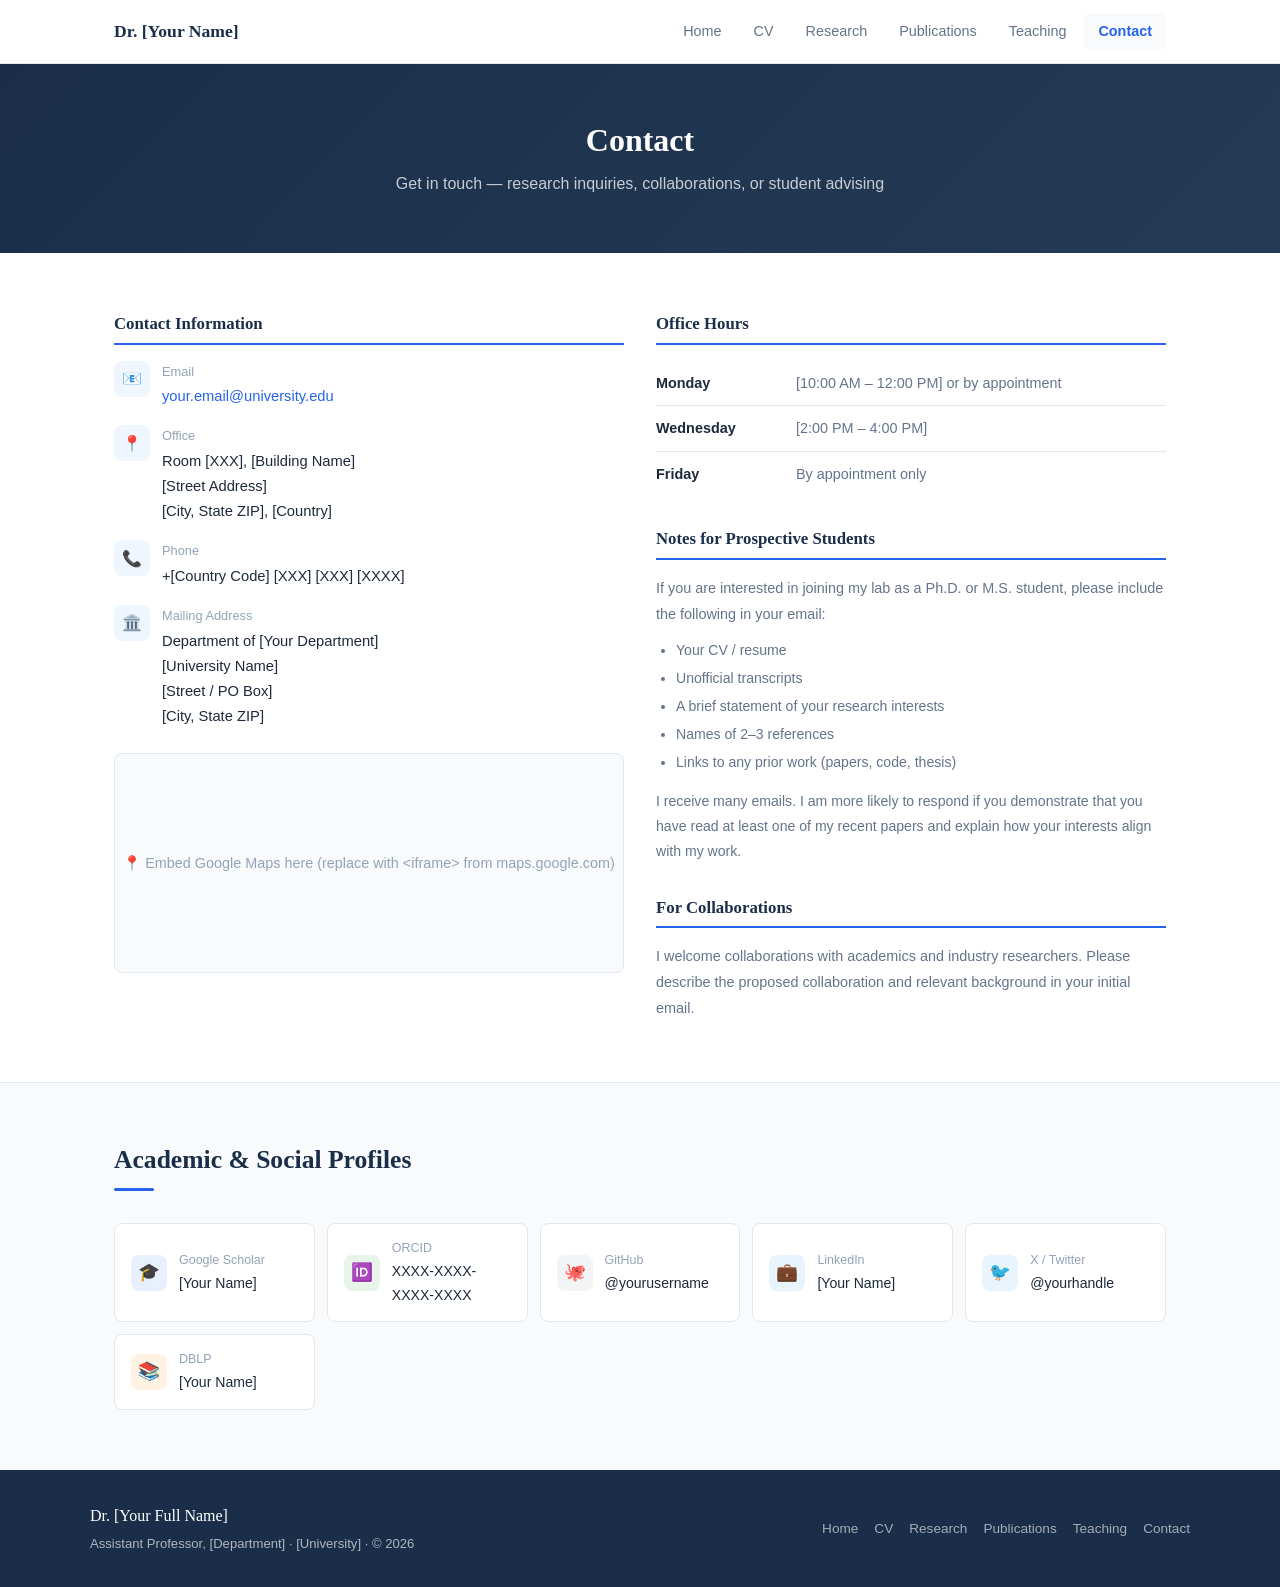
==== contact.html @ ef48c54d "Initial commit: personal academic website for Assistant Professor Static HTML/CSS/JS site with Home," ====
<!DOCTYPE html>
<html lang="en">
<head>
  <meta charset="UTF-8" />
  <meta name="viewport" content="width=device-width, initial-scale=1.0" />
  <title>Contact — Dr. [Your Name]</title>
  <link rel="stylesheet" href="css/style.css" />
  <style>
    .map-placeholder {
      background: var(--bg-alt);
      border: 1px solid var(--border);
      border-radius: var(--radius);
      height: 220px;
      display: flex;
      align-items: center;
      justify-content: center;
      color: var(--text-light);
      font-size: 0.9rem;
      margin-top: 24px;
    }

    .social-grid {
      display: grid;
      grid-template-columns: repeat(auto-fill, minmax(200px, 1fr));
      gap: 12px;
      margin-top: 8px;
    }

    .social-card {
      display: flex;
      align-items: center;
      gap: 12px;
      padding: 14px 16px;
      border: 1px solid var(--border);
      border-radius: var(--radius);
      text-decoration: none;
      color: var(--text);
      transition: box-shadow 0.2s, border-color 0.2s;
      background: var(--bg-card);
    }

    .social-card:hover {
      box-shadow: var(--shadow);
      border-color: var(--accent);
      text-decoration: none;
      color: var(--primary);
    }

    .social-card-icon {
      width: 36px;
      height: 36px;
      border-radius: 8px;
      display: flex;
      align-items: center;
      justify-content: center;
      flex-shrink: 0;
      font-size: 1.1rem;
    }

    .social-card-label {
      font-size: 0.78rem;
      color: var(--text-light);
    }

    .social-card-value {
      font-size: 0.88rem;
      font-weight: 500;
    }

    .office-hours-table {
      width: 100%;
      border-collapse: collapse;
      font-size: 0.9rem;
      margin-top: 8px;
    }

    .office-hours-table td {
      padding: 10px 0;
      border-bottom: 1px solid var(--border);
      color: var(--text-muted);
    }

    .office-hours-table td:first-child {
      font-weight: 600;
      color: var(--text);
      width: 140px;
    }

    .office-hours-table tr:last-child td {
      border-bottom: none;
    }
  </style>
</head>
<body>

  <!-- ===== Navigation ===== -->
  <nav class="navbar">
    <div class="nav-container">
      <a href="index.html" class="nav-brand">Dr. [Your Name]</a>
      <button class="hamburger" aria-label="Menu">
        <span></span><span></span><span></span>
      </button>
      <div class="nav-links">
        <a href="index.html">Home</a>
        <a href="cv.html">CV</a>
        <a href="research.html">Research</a>
        <a href="publications.html">Publications</a>
        <a href="teaching.html">Teaching</a>
        <a href="contact.html" class="active">Contact</a>
      </div>
    </div>
  </nav>

  <!-- ===== Page Header ===== -->
  <div class="page-header">
    <h1>Contact</h1>
    <p>Get in touch — research inquiries, collaborations, or student advising</p>
  </div>

  <!-- ===== Contact Info + Office Hours ===== -->
  <section class="section">
    <div class="container">
      <div class="contact-grid">

        <!-- Left: Contact Details -->
        <div class="contact-block">
          <h3>Contact Information</h3>

          <div class="contact-item">
            <div class="contact-icon">📧</div>
            <div>
              <div class="contact-label">Email</div>
              <div class="contact-value">
                <a href="mailto:your.email@university.edu">your.email@university.edu</a>
              </div>
            </div>
          </div>

          <div class="contact-item">
            <div class="contact-icon">📍</div>
            <div>
              <div class="contact-label">Office</div>
              <div class="contact-value">
                Room [XXX], [Building Name]<br>
                [Street Address]<br>
                [City, State ZIP], [Country]
              </div>
            </div>
          </div>

          <div class="contact-item">
            <div class="contact-icon">📞</div>
            <div>
              <div class="contact-label">Phone</div>
              <div class="contact-value">+[Country Code] [XXX] [XXX] [XXXX]</div>
            </div>
          </div>

          <div class="contact-item">
            <div class="contact-icon">🏛️</div>
            <div>
              <div class="contact-label">Mailing Address</div>
              <div class="contact-value">
                Department of [Your Department]<br>
                [University Name]<br>
                [Street / PO Box]<br>
                [City, State ZIP]
              </div>
            </div>
          </div>

          <!-- Optional: map embed placeholder -->
          <div class="map-placeholder">
            📍 Embed Google Maps here (replace with &lt;iframe&gt; from maps.google.com)
          </div>
        </div>

        <!-- Right: Office Hours + Notes -->
        <div class="contact-block">
          <h3>Office Hours</h3>
          <table class="office-hours-table">
            <tr>
              <td>Monday</td>
              <td>[10:00 AM – 12:00 PM] or by appointment</td>
            </tr>
            <tr>
              <td>Wednesday</td>
              <td>[2:00 PM – 4:00 PM]</td>
            </tr>
            <tr>
              <td>Friday</td>
              <td>By appointment only</td>
            </tr>
          </table>

          <div style="margin-top: 32px;">
            <h3>Notes for Prospective Students</h3>
            <p style="font-size:0.9rem; color:var(--text-muted); line-height:1.8; margin-top:12px;">
              If you are interested in joining my lab as a Ph.D. or M.S. student, please include
              the following in your email:
            </p>
            <ul style="font-size:0.88rem; color:var(--text-muted); line-height:2; margin-top:8px; padding-left:20px; list-style:disc;">
              <li>Your CV / resume</li>
              <li>Unofficial transcripts</li>
              <li>A brief statement of your research interests</li>
              <li>Names of 2–3 references</li>
              <li>Links to any prior work (papers, code, thesis)</li>
            </ul>
            <p style="font-size:0.88rem; color:var(--text-muted); margin-top:12px; line-height:1.8;">
              I receive many emails. I am more likely to respond if you demonstrate that you have
              read at least one of my recent papers and explain how your interests align with my work.
            </p>
          </div>

          <div style="margin-top: 32px;">
            <h3>For Collaborations</h3>
            <p style="font-size:0.9rem; color:var(--text-muted); line-height:1.8; margin-top:12px;">
              I welcome collaborations with academics and industry researchers. Please describe
              the proposed collaboration and relevant background in your initial email.
            </p>
          </div>
        </div>

      </div>
    </div>
  </section>

  <!-- ===== Social / Academic Profiles ===== -->
  <section class="section section-alt">
    <div class="container">
      <h2 class="section-title">Academic &amp; Social Profiles</h2>
      <div class="section-divider"></div>

      <div class="social-grid">

        <a href="https://scholar.google.com" target="_blank" rel="noopener" class="social-card">
          <div class="social-card-icon" style="background:#e8f0fe;">🎓</div>
          <div>
            <div class="social-card-label">Google Scholar</div>
            <div class="social-card-value">[Your Name]</div>
          </div>
        </a>

        <a href="https://orcid.org" target="_blank" rel="noopener" class="social-card">
          <div class="social-card-icon" style="background:#e6f4ea;">🆔</div>
          <div>
            <div class="social-card-label">ORCID</div>
            <div class="social-card-value">XXXX-XXXX-XXXX-XXXX</div>
          </div>
        </a>

        <a href="https://github.com/yourusername" target="_blank" rel="noopener" class="social-card">
          <div class="social-card-icon" style="background:#f3f4f6;">🐙</div>
          <div>
            <div class="social-card-label">GitHub</div>
            <div class="social-card-value">@yourusername</div>
          </div>
        </a>

        <a href="https://linkedin.com" target="_blank" rel="noopener" class="social-card">
          <div class="social-card-icon" style="background:#e8f4fd;">💼</div>
          <div>
            <div class="social-card-label">LinkedIn</div>
            <div class="social-card-value">[Your Name]</div>
          </div>
        </a>

        <a href="https://twitter.com/yourhandle" target="_blank" rel="noopener" class="social-card">
          <div class="social-card-icon" style="background:#e8f5fe;">🐦</div>
          <div>
            <div class="social-card-label">X / Twitter</div>
            <div class="social-card-value">@yourhandle</div>
          </div>
        </a>

        <a href="https://dblp.org" target="_blank" rel="noopener" class="social-card">
          <div class="social-card-icon" style="background:#fef3e2;">📚</div>
          <div>
            <div class="social-card-label">DBLP</div>
            <div class="social-card-value">[Your Name]</div>
          </div>
        </a>

      </div>
    </div>
  </section>

  <!-- ===== Footer ===== -->
  <footer class="footer">
    <div class="footer-inner">
      <div>
        <div class="footer-name">Dr. [Your Full Name]</div>
        <div class="footer-copy">Assistant Professor, [Department] · [University] · © 2026</div>
      </div>
      <div class="footer-links">
        <a href="index.html">Home</a>
        <a href="cv.html">CV</a>
        <a href="research.html">Research</a>
        <a href="publications.html">Publications</a>
        <a href="teaching.html">Teaching</a>
        <a href="contact.html">Contact</a>
      </div>
    </div>
  </footer>

  <script src="js/main.js"></script>
</body>
</html>
---- css/style.css ----
/* =========================================
   Variables & Reset
   ========================================= */
:root {
  --primary: #1a2e4a;
  --accent: #2563eb;
  --accent-light: #3b82f6;
  --bg: #ffffff;
  --bg-alt: #f8fafc;
  --bg-card: #ffffff;
  --border: #e2e8f0;
  --text: #1e293b;
  --text-muted: #64748b;
  --text-light: #94a3b8;
  --nav-height: 64px;
  --max-width: 1100px;
  --shadow: 0 1px 3px rgba(0,0,0,0.08), 0 4px 16px rgba(0,0,0,0.06);
  --radius: 8px;
}

*, *::before, *::after { box-sizing: border-box; margin: 0; padding: 0; }

html { scroll-behavior: smooth; font-size: 16px; }

body {
  font-family: -apple-system, BlinkMacSystemFont, 'Segoe UI', Roboto, 'Helvetica Neue', Arial, sans-serif;
  color: var(--text);
  background: var(--bg);
  line-height: 1.7;
  padding-top: var(--nav-height);
}

a { color: var(--accent); text-decoration: none; transition: color 0.2s; }
a:hover { color: var(--primary); text-decoration: underline; }

ul { list-style: none; }
img { max-width: 100%; display: block; }

h1, h2, h3, h4 {
  font-family: Georgia, 'Times New Roman', serif;
  color: var(--primary);
  line-height: 1.3;
}

/* =========================================
   Navigation
   ========================================= */
.navbar {
  position: fixed;
  top: 0; left: 0; right: 0;
  height: var(--nav-height);
  background: var(--bg);
  border-bottom: 1px solid var(--border);
  z-index: 1000;
  display: flex;
  align-items: center;
}

.nav-container {
  max-width: var(--max-width);
  margin: 0 auto;
  padding: 0 24px;
  width: 100%;
  display: flex;
  align-items: center;
  justify-content: space-between;
}

.nav-brand {
  font-family: Georgia, serif;
  font-size: 1.1rem;
  font-weight: bold;
  color: var(--primary);
  text-decoration: none;
  white-space: nowrap;
}
.nav-brand:hover { color: var(--accent); text-decoration: none; }

.nav-links {
  display: flex;
  align-items: center;
  gap: 4px;
}

.nav-links a {
  padding: 6px 14px;
  border-radius: 6px;
  font-size: 0.9rem;
  font-weight: 500;
  color: var(--text-muted);
  text-decoration: none;
  transition: background 0.2s, color 0.2s;
}
.nav-links a:hover,
.nav-links a.active {
  background: var(--bg-alt);
  color: var(--primary);
  text-decoration: none;
}
.nav-links a.active {
  color: var(--accent);
  font-weight: 600;
}

.hamburger {
  display: none;
  flex-direction: column;
  gap: 5px;
  background: none;
  border: none;
  cursor: pointer;
  padding: 4px;
}
.hamburger span {
  display: block;
  width: 24px;
  height: 2px;
  background: var(--primary);
  border-radius: 2px;
  transition: all 0.3s;
}

/* =========================================
   Page Header
   ========================================= */
.page-header {
  background: linear-gradient(135deg, var(--primary) 0%, #243b55 100%);
  padding: 56px 24px;
  text-align: center;
}

.page-header h1 {
  color: #fff;
  font-size: 2rem;
  margin-bottom: 8px;
}

.page-header p {
  color: rgba(255,255,255,0.75);
  font-size: 1rem;
}

/* =========================================
   Container
   ========================================= */
.container {
  max-width: var(--max-width);
  margin: 0 auto;
  padding: 0 24px;
}

.section {
  padding: 60px 0;
}

.section + .section {
  border-top: 1px solid var(--border);
}

.section-alt {
  background: var(--bg-alt);
}

.section-title {
  font-size: 1.6rem;
  margin-bottom: 8px;
  color: var(--primary);
}

.section-subtitle {
  color: var(--text-muted);
  margin-bottom: 32px;
  font-size: 0.95rem;
}

.section-divider {
  width: 40px;
  height: 3px;
  background: var(--accent);
  border-radius: 2px;
  margin: 12px 0 32px 0;
}

/* =========================================
   Hero (Home Page)
   ========================================= */
.hero {
  background: linear-gradient(135deg, var(--primary) 0%, #243b55 100%);
  padding: 72px 24px;
}

.hero-inner {
  max-width: var(--max-width);
  margin: 0 auto;
  display: grid;
  grid-template-columns: 220px 1fr;
  gap: 48px;
  align-items: center;
}

.hero-photo {
  display: flex;
  flex-direction: column;
  align-items: center;
  gap: 16px;
}

.photo-frame {
  width: 200px;
  height: 200px;
  border-radius: 50%;
  background: rgba(255,255,255,0.15);
  border: 4px solid rgba(255,255,255,0.4);
  overflow: hidden;
  display: flex;
  align-items: center;
  justify-content: center;
}

.photo-frame img {
  width: 100%;
  height: 100%;
  object-fit: cover;
}

.photo-placeholder {
  display: flex;
  flex-direction: column;
  align-items: center;
  gap: 8px;
  color: rgba(255,255,255,0.6);
  font-size: 0.8rem;
  text-align: center;
}

.photo-placeholder svg {
  width: 64px;
  height: 64px;
  fill: rgba(255,255,255,0.4);
}

.hero-info h1 {
  color: #fff;
  font-size: 2.4rem;
  margin-bottom: 4px;
}

.hero-info .title {
  color: rgba(255,255,255,0.85);
  font-size: 1.1rem;
  font-style: italic;
  margin-bottom: 4px;
}

.hero-info .institution {
  color: rgba(255,255,255,0.7);
  font-size: 1rem;
  margin-bottom: 24px;
}

.hero-info .bio {
  color: rgba(255,255,255,0.85);
  line-height: 1.8;
  margin-bottom: 24px;
  font-size: 0.97rem;
}

.hero-tags {
  display: flex;
  flex-wrap: wrap;
  gap: 8px;
  margin-bottom: 28px;
}

.tag {
  background: rgba(255,255,255,0.15);
  color: rgba(255,255,255,0.9);
  padding: 4px 12px;
  border-radius: 20px;
  font-size: 0.82rem;
  border: 1px solid rgba(255,255,255,0.25);
}

.hero-contacts {
  display: flex;
  flex-wrap: wrap;
  gap: 16px;
}

.hero-contacts a {
  color: rgba(255,255,255,0.8);
  font-size: 0.88rem;
  display: flex;
  align-items: center;
  gap: 6px;
  text-decoration: none;
  transition: color 0.2s;
}
.hero-contacts a:hover { color: #fff; text-decoration: none; }

/* =========================================
   News / Updates
   ========================================= */
.news-list {
  display: flex;
  flex-direction: column;
  gap: 16px;
}

.news-item {
  display: grid;
  grid-template-columns: 90px 1fr;
  gap: 16px;
  padding: 16px 0;
  border-bottom: 1px solid var(--border);
}

.news-item:last-child { border-bottom: none; }

.news-date {
  font-size: 0.82rem;
  color: var(--accent);
  font-weight: 600;
  padding-top: 2px;
  white-space: nowrap;
}

.news-text {
  font-size: 0.95rem;
  color: var(--text);
}

/* =========================================
   Cards
   ========================================= */
.cards-grid {
  display: grid;
  grid-template-columns: repeat(auto-fill, minmax(300px, 1fr));
  gap: 20px;
}

.card {
  background: var(--bg-card);
  border: 1px solid var(--border);
  border-radius: var(--radius);
  padding: 24px;
  transition: box-shadow 0.2s, transform 0.2s;
}

.card:hover {
  box-shadow: var(--shadow);
  transform: translateY(-2px);
}

.card-tag {
  display: inline-block;
  background: #eff6ff;
  color: var(--accent);
  padding: 3px 10px;
  border-radius: 20px;
  font-size: 0.78rem;
  font-weight: 600;
  margin-bottom: 12px;
  text-transform: uppercase;
  letter-spacing: 0.03em;
}

.card h3 {
  font-size: 1.05rem;
  margin-bottom: 8px;
  color: var(--primary);
}

.card p {
  font-size: 0.88rem;
  color: var(--text-muted);
  line-height: 1.6;
}

.card-meta {
  margin-top: 14px;
  padding-top: 14px;
  border-top: 1px solid var(--border);
  display: flex;
  flex-wrap: wrap;
  gap: 12px;
}

.card-meta span {
  font-size: 0.8rem;
  color: var(--text-light);
  display: flex;
  align-items: center;
  gap: 4px;
}

/* =========================================
   CV / Timeline
   ========================================= */
.cv-section {
  margin-bottom: 48px;
}

.cv-section-title {
  font-size: 1.2rem;
  color: var(--primary);
  font-family: Georgia, serif;
  padding-bottom: 10px;
  border-bottom: 2px solid var(--accent);
  margin-bottom: 24px;
  display: flex;
  align-items: center;
  gap: 10px;
}

.cv-section-title svg {
  width: 20px;
  height: 20px;
  color: var(--accent);
}

.timeline {
  display: flex;
  flex-direction: column;
  gap: 24px;
}

.timeline-item {
  display: grid;
  grid-template-columns: 140px 1fr;
  gap: 20px;
}

.timeline-year {
  font-size: 0.88rem;
  font-weight: 600;
  color: var(--accent);
  padding-top: 3px;
  white-space: nowrap;
}

.timeline-content h4 {
  font-size: 1rem;
  font-family: Georgia, serif;
  color: var(--primary);
  margin-bottom: 4px;
}

.timeline-content .org {
  font-size: 0.9rem;
  color: var(--text-muted);
  margin-bottom: 4px;
}

.timeline-content .desc {
  font-size: 0.88rem;
  color: var(--text-muted);
}

/* =========================================
   Publications
   ========================================= */
.pub-list {
  display: flex;
  flex-direction: column;
  gap: 0;
}

.pub-item {
  padding: 20px 0;
  border-bottom: 1px solid var(--border);
  display: grid;
  grid-template-columns: 48px 1fr;
  gap: 16px;
  align-items: start;
}

.pub-number {
  font-size: 1.1rem;
  font-weight: 700;
  color: var(--accent);
  font-family: Georgia, serif;
  padding-top: 2px;
}

.pub-content .pub-title {
  font-size: 1rem;
  font-weight: 600;
  color: var(--primary);
  margin-bottom: 4px;
  line-height: 1.4;
}

.pub-content .pub-authors {
  font-size: 0.88rem;
  color: var(--text-muted);
  margin-bottom: 4px;
}

.pub-content .pub-venue {
  font-size: 0.88rem;
  color: var(--text);
  font-style: italic;
  margin-bottom: 8px;
}

.pub-links {
  display: flex;
  gap: 10px;
  flex-wrap: wrap;
}

.pub-badge {
  font-size: 0.75rem;
  padding: 2px 10px;
  border-radius: 4px;
  font-weight: 600;
  text-decoration: none;
  transition: opacity 0.2s;
}
.pub-badge:hover { opacity: 0.8; text-decoration: none; }
.badge-pdf { background: #fee2e2; color: #dc2626; }
.badge-doi { background: #eff6ff; color: #2563eb; }
.badge-code { background: #f0fdf4; color: #16a34a; }
.badge-slides { background: #fefce8; color: #ca8a04; }

.pub-year-group {
  margin-bottom: 40px;
}

.pub-year-label {
  font-size: 1.3rem;
  font-family: Georgia, serif;
  color: var(--primary);
  margin-bottom: 0;
  padding: 8px 16px;
  background: var(--bg-alt);
  border-left: 4px solid var(--accent);
  border-radius: 0 var(--radius) var(--radius) 0;
}

/* =========================================
   Research
   ========================================= */
.research-area {
  background: var(--bg-card);
  border: 1px solid var(--border);
  border-radius: var(--radius);
  padding: 28px;
  margin-bottom: 20px;
  display: grid;
  grid-template-columns: 56px 1fr;
  gap: 20px;
  align-items: start;
  transition: box-shadow 0.2s;
}
.research-area:hover { box-shadow: var(--shadow); }

.research-icon {
  width: 56px;
  height: 56px;
  background: #eff6ff;
  border-radius: 12px;
  display: flex;
  align-items: center;
  justify-content: center;
  font-size: 1.6rem;
}

.research-area h3 {
  font-size: 1.1rem;
  margin-bottom: 8px;
  color: var(--primary);
}

.research-area p {
  font-size: 0.9rem;
  color: var(--text-muted);
  line-height: 1.7;
}

.research-keywords {
  margin-top: 10px;
  display: flex;
  flex-wrap: wrap;
  gap: 6px;
}

.keyword {
  background: var(--bg-alt);
  color: var(--text-muted);
  padding: 2px 10px;
  border-radius: 20px;
  font-size: 0.78rem;
  border: 1px solid var(--border);
}

/* =========================================
   Contact
   ========================================= */
.contact-grid {
  display: grid;
  grid-template-columns: 1fr 1fr;
  gap: 32px;
}

.contact-block h3 {
  font-size: 1.05rem;
  margin-bottom: 16px;
  padding-bottom: 8px;
  border-bottom: 2px solid var(--accent);
}

.contact-item {
  display: flex;
  align-items: flex-start;
  gap: 12px;
  margin-bottom: 16px;
}

.contact-icon {
  width: 36px;
  height: 36px;
  background: #eff6ff;
  border-radius: 8px;
  display: flex;
  align-items: center;
  justify-content: center;
  flex-shrink: 0;
  font-size: 1rem;
}

.contact-label {
  font-size: 0.8rem;
  color: var(--text-light);
  margin-bottom: 2px;
}

.contact-value {
  font-size: 0.92rem;
  color: var(--text);
}

/* =========================================
   Stats Bar (Home)
   ========================================= */
.stats-bar {
  background: var(--primary);
  padding: 32px 24px;
}

.stats-inner {
  max-width: var(--max-width);
  margin: 0 auto;
  display: grid;
  grid-template-columns: repeat(4, 1fr);
  gap: 24px;
  text-align: center;
}

.stat-item .stat-number {
  font-size: 2rem;
  font-weight: 700;
  color: #fff;
  font-family: Georgia, serif;
}

.stat-item .stat-label {
  font-size: 0.82rem;
  color: rgba(255,255,255,0.65);
  text-transform: uppercase;
  letter-spacing: 0.06em;
  margin-top: 4px;
}

/* =========================================
   CV Download Button
   ========================================= */
.btn {
  display: inline-flex;
  align-items: center;
  gap: 8px;
  padding: 10px 20px;
  border-radius: 6px;
  font-size: 0.9rem;
  font-weight: 600;
  text-decoration: none;
  transition: all 0.2s;
  cursor: pointer;
  border: none;
}

.btn-primary {
  background: var(--accent);
  color: #fff;
}
.btn-primary:hover {
  background: var(--primary);
  color: #fff;
  text-decoration: none;
}

.btn-outline {
  background: transparent;
  color: var(--accent);
  border: 2px solid var(--accent);
}
.btn-outline:hover {
  background: var(--accent);
  color: #fff;
  text-decoration: none;
}

/* =========================================
   Footer
   ========================================= */
.footer {
  background: var(--primary);
  color: rgba(255,255,255,0.65);
  padding: 32px 24px;
  margin-top: 0;
}

.footer-inner {
  max-width: var(--max-width);
  margin: 0 auto;
  display: flex;
  justify-content: space-between;
  align-items: center;
  flex-wrap: wrap;
  gap: 16px;
}

.footer-name {
  color: #fff;
  font-family: Georgia, serif;
  font-size: 1rem;
  margin-bottom: 4px;
}

.footer-copy {
  font-size: 0.82rem;
}

.footer-links {
  display: flex;
  gap: 16px;
}

.footer-links a {
  color: rgba(255,255,255,0.6);
  font-size: 0.85rem;
  text-decoration: none;
  transition: color 0.2s;
}
.footer-links a:hover {
  color: #fff;
  text-decoration: none;
}

/* =========================================
   Utility
   ========================================= */
.text-muted { color: var(--text-muted); }
.text-accent { color: var(--accent); }
.mb-0 { margin-bottom: 0; }
.mt-4 { margin-top: 16px; }
.mt-8 { margin-top: 32px; }

/* =========================================
   Responsive
   ========================================= */
@media (max-width: 768px) {
  .hamburger { display: flex; }

  .nav-links {
    display: none;
    position: absolute;
    top: var(--nav-height);
    left: 0; right: 0;
    background: var(--bg);
    border-bottom: 1px solid var(--border);
    flex-direction: column;
    padding: 12px 16px;
    gap: 2px;
  }

  .nav-links.open { display: flex; }
  .nav-links a { padding: 10px 14px; width: 100%; }

  .hero-inner {
    grid-template-columns: 1fr;
    text-align: center;
  }

  .hero-photo { align-items: center; }

  .hero-contacts, .hero-tags {
    justify-content: center;
  }

  .hero-info h1 { font-size: 1.8rem; }

  .timeline-item {
    grid-template-columns: 1fr;
    gap: 4px;
  }

  .pub-item {
    grid-template-columns: 36px 1fr;
    gap: 10px;
  }

  .contact-grid {
    grid-template-columns: 1fr;
  }

  .stats-inner {
    grid-template-columns: repeat(2, 1fr);
  }

  .research-area {
    grid-template-columns: 1fr;
  }

  .cards-grid {
    grid-template-columns: 1fr;
  }

  .footer-inner {
    flex-direction: column;
    text-align: center;
  }
}
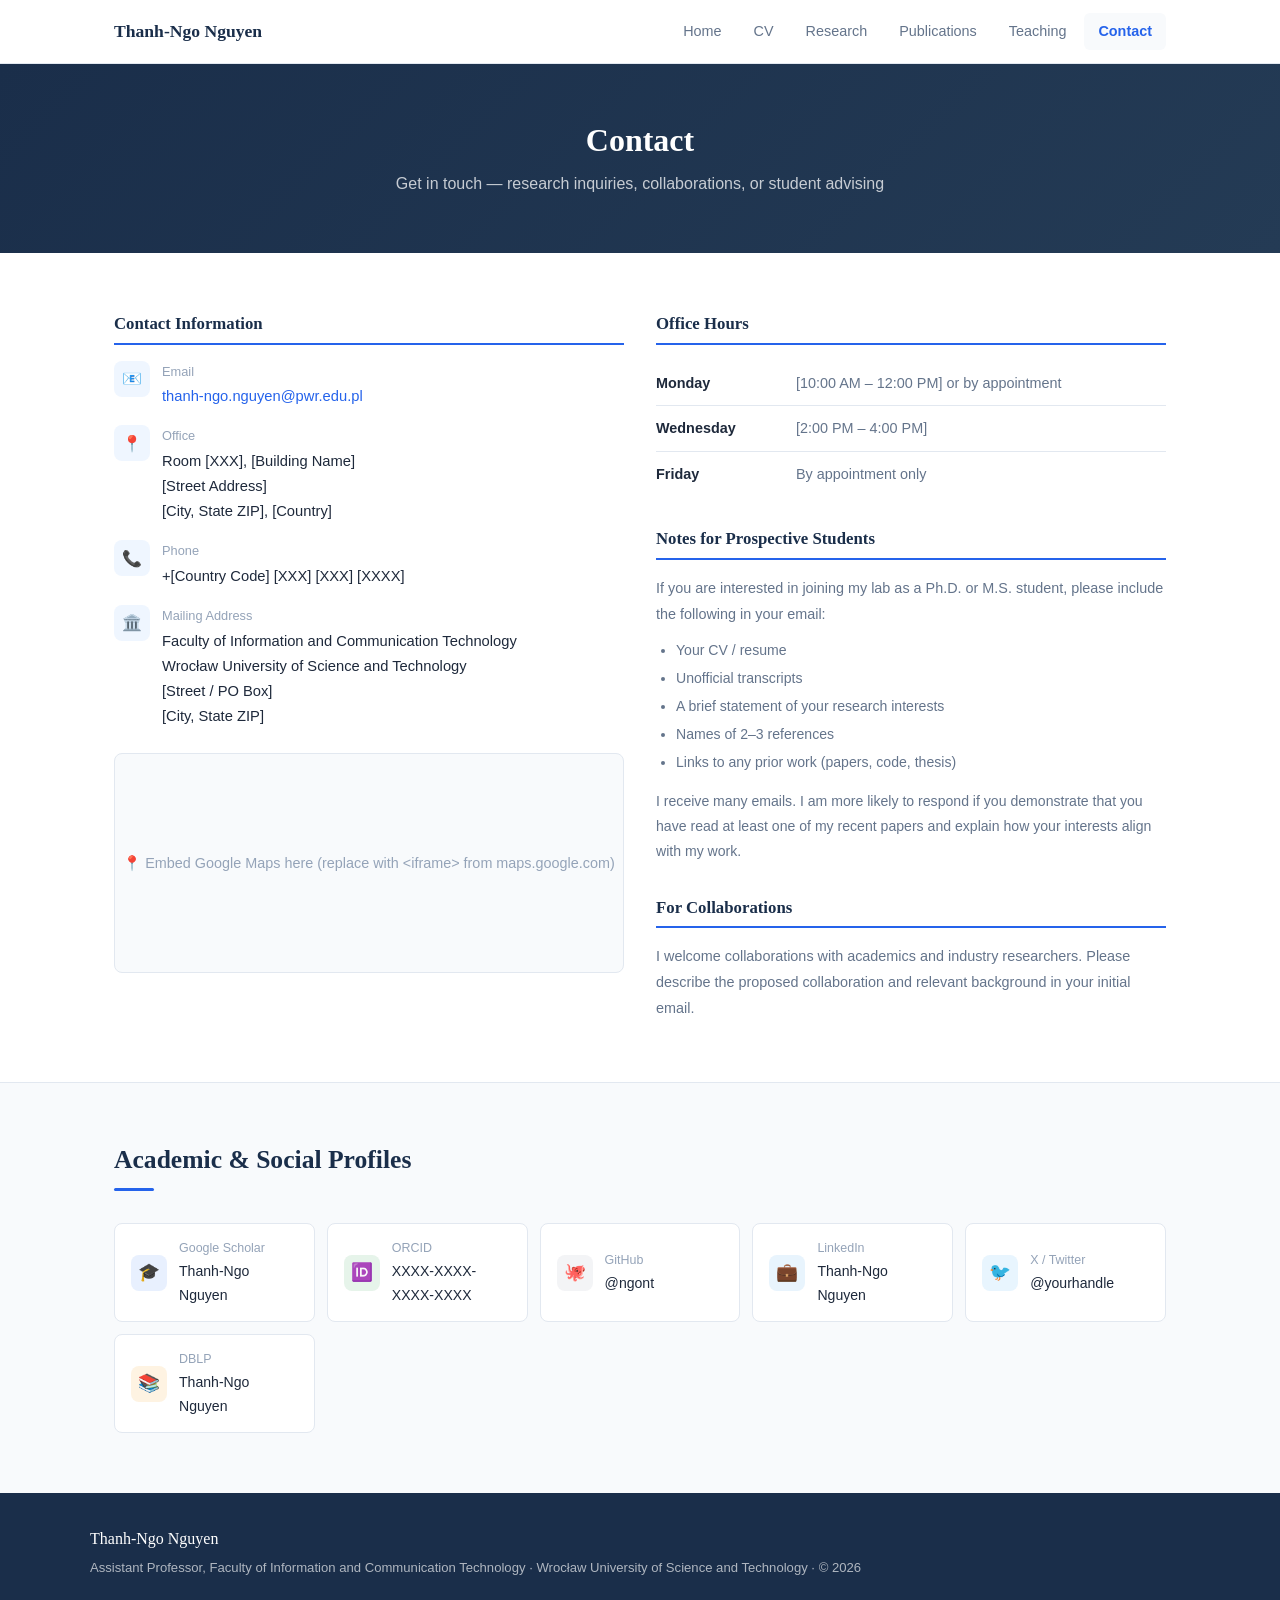
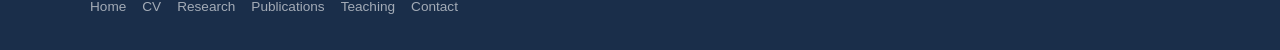
==== commit d4efc086: "Personalize site with Thanh-Ngo Nguyen's real info Fill in name, affiliation (Wrocław University of " ====
--- a/contact.html
+++ b/contact.html
@@ -3,7 +3,7 @@
 <head>
   <meta charset="UTF-8" />
   <meta name="viewport" content="width=device-width, initial-scale=1.0" />
-  <title>Contact — Dr. [Your Name]</title>
+  <title>Contact — Thanh-Ngo Nguyen</title>
   <link rel="stylesheet" href="css/style.css" />
   <style>
     .map-placeholder {
@@ -96,7 +96,7 @@
   <!-- ===== Navigation ===== -->
   <nav class="navbar">
     <div class="nav-container">
-      <a href="index.html" class="nav-brand">Dr. [Your Name]</a>
+      <a href="index.html" class="nav-brand">Thanh-Ngo Nguyen</a>
       <button class="hamburger" aria-label="Menu">
         <span></span><span></span><span></span>
       </button>
@@ -131,7 +131,7 @@
             <div>
               <div class="contact-label">Email</div>
               <div class="contact-value">
-                <a href="mailto:your.email@university.edu">your.email@university.edu</a>
+                <a href="mailto:thanh-ngo.nguyen@pwr.edu.pl">thanh-ngo.nguyen@pwr.edu.pl</a>
               </div>
             </div>
           </div>
@@ -161,8 +161,8 @@
             <div>
               <div class="contact-label">Mailing Address</div>
               <div class="contact-value">
-                Department of [Your Department]<br>
-                [University Name]<br>
+                Faculty of Information and Communication Technology<br>
+                Wrocław University of Science and Technology<br>
                 [Street / PO Box]<br>
                 [City, State ZIP]
               </div>
@@ -237,7 +237,7 @@
           <div class="social-card-icon" style="background:#e8f0fe;">🎓</div>
           <div>
             <div class="social-card-label">Google Scholar</div>
-            <div class="social-card-value">[Your Name]</div>
+            <div class="social-card-value">Thanh-Ngo Nguyen</div>
           </div>
         </a>
 
@@ -249,11 +249,11 @@
           </div>
         </a>
 
-        <a href="https://github.com/yourusername" target="_blank" rel="noopener" class="social-card">
+        <a href="https://github.com/ngont" target="_blank" rel="noopener" class="social-card">
           <div class="social-card-icon" style="background:#f3f4f6;">🐙</div>
           <div>
             <div class="social-card-label">GitHub</div>
-            <div class="social-card-value">@yourusername</div>
+            <div class="social-card-value">@ngont</div>
           </div>
         </a>
 
@@ -261,7 +261,7 @@
           <div class="social-card-icon" style="background:#e8f4fd;">💼</div>
           <div>
             <div class="social-card-label">LinkedIn</div>
-            <div class="social-card-value">[Your Name]</div>
+            <div class="social-card-value">Thanh-Ngo Nguyen</div>
           </div>
         </a>
 
@@ -277,7 +277,7 @@
           <div class="social-card-icon" style="background:#fef3e2;">📚</div>
           <div>
             <div class="social-card-label">DBLP</div>
-            <div class="social-card-value">[Your Name]</div>
+            <div class="social-card-value">Thanh-Ngo Nguyen</div>
           </div>
         </a>
 
@@ -289,8 +289,8 @@
   <footer class="footer">
     <div class="footer-inner">
       <div>
-        <div class="footer-name">Dr. [Your Full Name]</div>
-        <div class="footer-copy">Assistant Professor, [Department] · [University] · © 2026</div>
+        <div class="footer-name">Thanh-Ngo Nguyen</div>
+        <div class="footer-copy">Assistant Professor, Faculty of Information and Communication Technology · Wrocław University of Science and Technology · © 2026</div>
       </div>
       <div class="footer-links">
         <a href="index.html">Home</a>
